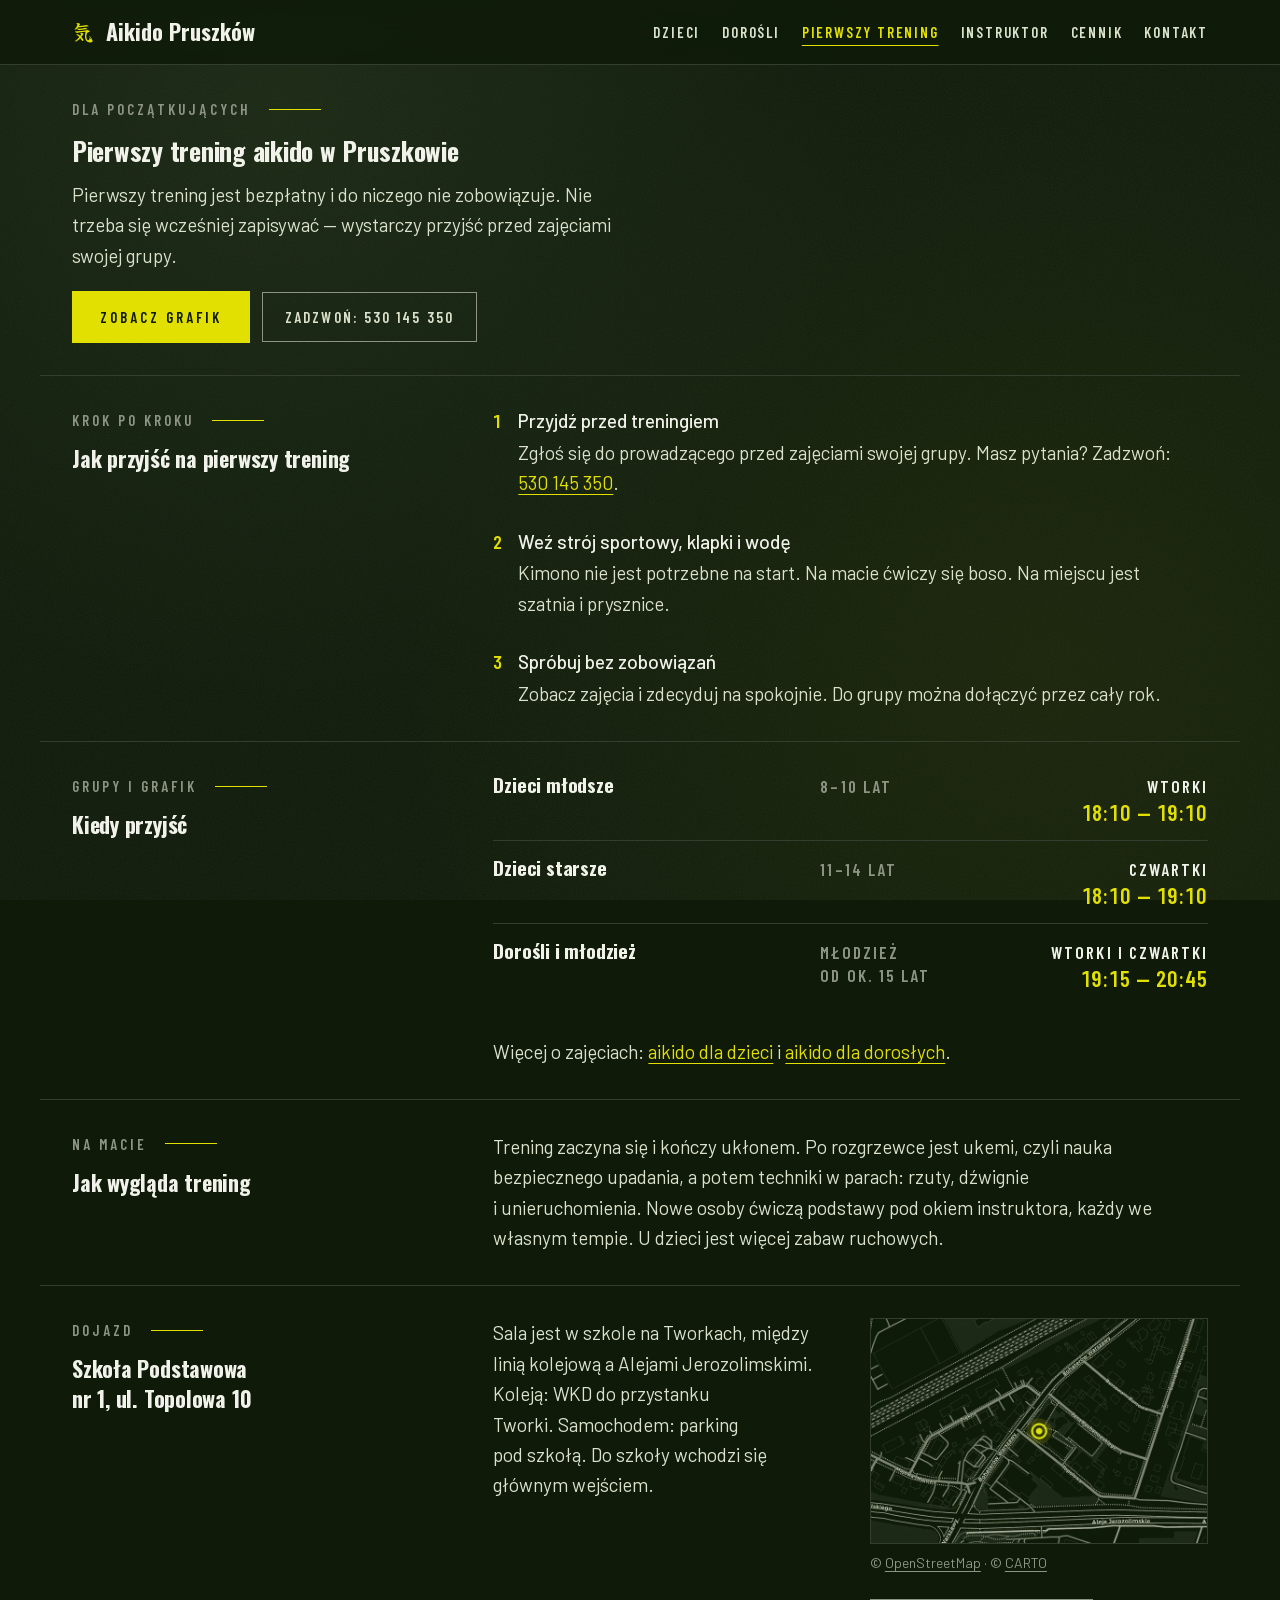
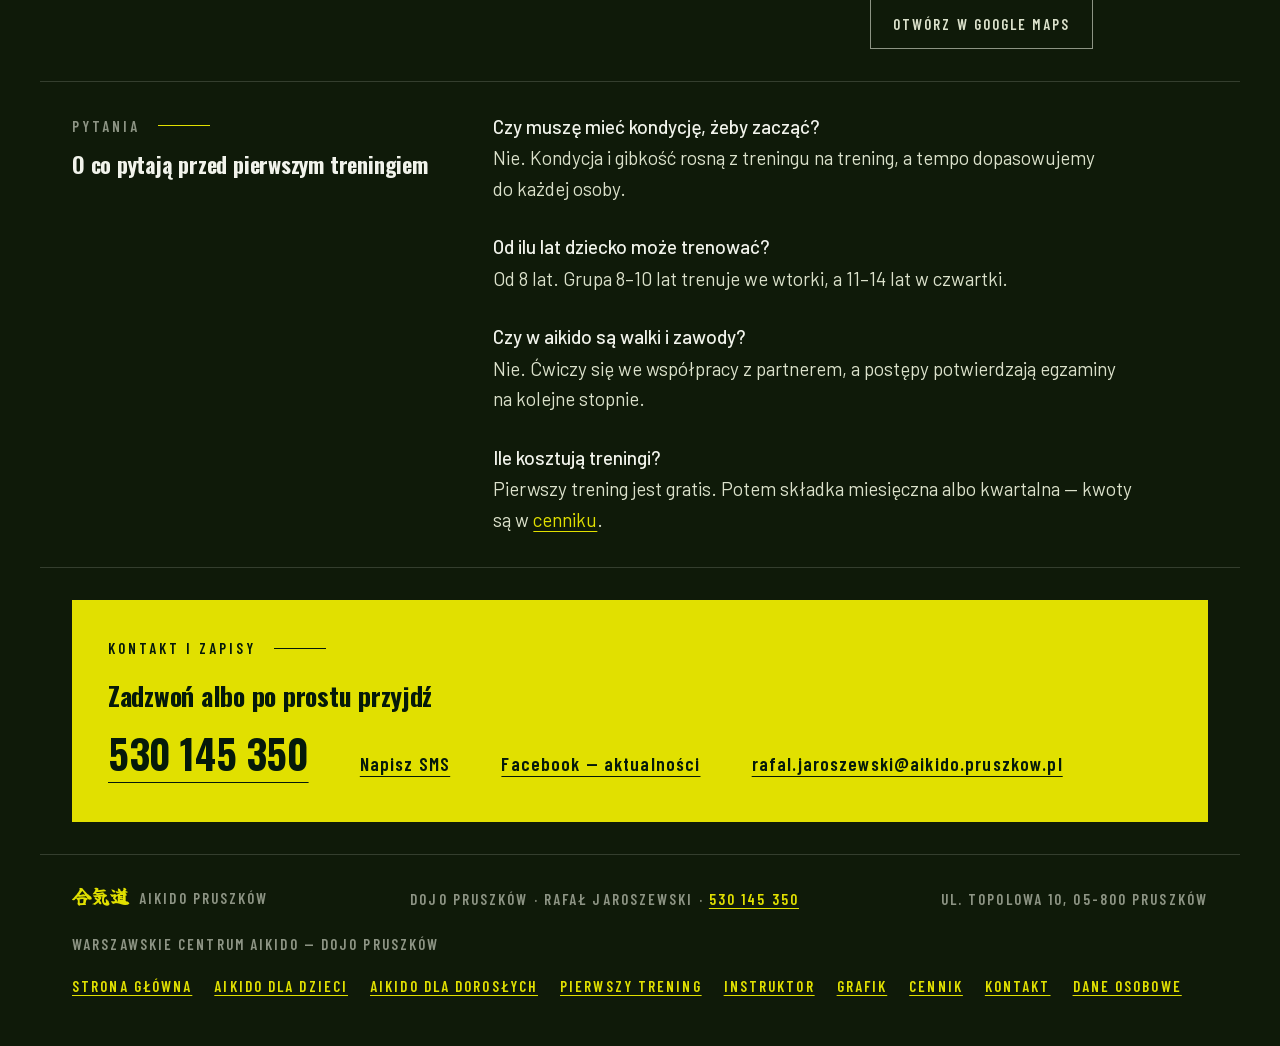
==== pierwszy-trening/index.html @ 4c3245bc "sub pages" ====
<!doctype html>
<html lang="pl">
<head>
<meta charset="utf-8" />
<meta name="viewport" content="width=device-width, initial-scale=1" />
<title>Pierwszy trening aikido — Aikido Pruszków</title>
<meta name="description" content="Jak przyjść na pierwszy trening aikido w Pruszkowie: grafik grup, co zabrać, jak wygląda trening i gdzie jest sala przy ul. Topolowej 10. Pierwszy trening gratis." />
<link rel="canonical" href="https://aikido.pruszkow.pl/pierwszy-trening/" />

<meta property="og:type" content="website" />
<meta property="og:locale" content="pl_PL" />
<meta property="og:site_name" content="Aikido Pruszków" />
<meta property="og:title" content="Pierwszy trening aikido w Pruszkowie" />
<meta property="og:description" content="Grafik grup, co zabrać i jak dojechać na ul. Topolową 10. Pierwszy trening gratis." />
<meta property="og:url" content="https://aikido.pruszkow.pl/pierwszy-trening/" />
<meta property="og:image" content="https://aikido.pruszkow.pl/assets/og-aikido-pruszkow.jpg" />
<meta property="og:image:width" content="1200" />
<meta property="og:image:height" content="630" />
<meta property="og:image:alt" content="Trening aikido z bronią w sali w Pruszkowie, napis Aikido Pruszków" />
<meta name="twitter:card" content="summary_large_image" />

<!-- Root-absolute paths: the page lives one directory down. -->
<link rel="preload" as="font" type="font/woff2" href="/assets/fonts/yuji-boku-kanji.woff2" crossorigin />
<link rel="preload" as="font" type="font/woff2" href="/assets/fonts/oswald-700.woff2" crossorigin />
<link rel="preload" as="font" type="font/woff2" href="/assets/fonts/barlow-condensed-600.woff2" crossorigin />

<link rel="icon" type="image/svg+xml" href="/assets/favicon.svg" />
<link rel="apple-touch-icon" href="/assets/apple-touch-icon.png" />

<link rel="stylesheet" href="/css/01-fonts.css?v=dev" />
<link rel="stylesheet" href="/css/02-tokens.css?v=dev" />
<link rel="stylesheet" href="/css/03-base.css?v=dev" />
<link rel="stylesheet" href="/css/04-topbar.css?v=dev" />
<link rel="stylesheet" href="/css/06-sections.css?v=dev" />
<link rel="stylesheet" href="/css/07-tables.css?v=dev" />
<link rel="stylesheet" href="/css/08-blocks.css?v=dev" />
<link rel="stylesheet" href="/css/09-utilities.css?v=dev" />

<!-- Gates .nav-toggle: without JS the class is never set and the button is not rendered. -->
<script>document.documentElement.classList.add('js');</script>
</head>
<body class="palette-dark">

<header class="topbar">
  <div class="topbar-inner">
    <a class="brand" href="/">
      <span class="brand-kanji" lang="ja" aria-hidden="true">気</span>
      <span class="name">Aikido Pruszków</span>
    </a>
    <a class="topbar-call" href="tel:+48530145350">
      <svg aria-hidden="true" width="22" height="22" viewBox="0 0 24 24" fill="none" stroke="currentColor" stroke-width="1.8" stroke-linecap="round" stroke-linejoin="round"><path d="M22 16.9v3a2 2 0 0 1-2.2 2 19.8 19.8 0 0 1-8.6-3.1 19.5 19.5 0 0 1-6-6A19.8 19.8 0 0 1 2.1 4.2 2 2 0 0 1 4.1 2h3a2 2 0 0 1 2 1.7c.1.9.4 1.8.7 2.7a2 2 0 0 1-.5 2.1L8 9.8a16 16 0 0 0 6 6l1.3-1.3a2 2 0 0 1 2.1-.4c.9.3 1.8.6 2.7.7a2 2 0 0 1 1.7 2z"/></svg>
      <span class="sr-only">Zadzwoń: 530 145 350</span>
    </a>
    <button class="nav-toggle" type="button" aria-expanded="false" aria-controls="nav-menu">
      <span class="nav-toggle-icon" aria-hidden="true"></span>
      <span class="sr-only">Menu</span>
    </button>
    <nav class="nav" id="nav-menu" aria-label="Główna">
      <a href="/aikido-dla-dzieci/">Dzieci</a>
      <a href="/aikido-dla-doroslych/">Dorośli</a>
      <a href="/pierwszy-trening/" aria-current="page">Pierwszy trening</a>
      <a href="/instruktor/">Instruktor</a>
      <a href="/cennik/">Cennik</a>
      <a href="/kontakt/">Kontakt</a>
    </nav>
  </div>
</header>

<main class="guide">

<section class="bloc wrap">
  <header class="sec-head">
    <p class="eyebrow">Dla początkujących</p>
    <h1 class="sec-title sec-title--statement">Pierwszy trening aikido w&nbsp;Pruszkowie</h1>
    <p class="sec-lead">Pierwszy trening jest bezpłatny i&nbsp;do&nbsp;niczego nie zobowiązuje. Nie trzeba się wcześniej zapisywać — wystarczy przyjść przed zajęciami swojej grupy.</p>
    <p class="guide-actions">
      <a class="btn-primary" href="#terminy">Zobacz grafik</a>
      <a class="btn-outline" href="tel:+48530145350">Zadzwoń: 530 145 350</a>
    </p>
  </header>
</section>

<section class="bloc wrap" aria-labelledby="kroki">
  <header class="sec-head">
    <p class="eyebrow">Krok po&nbsp;kroku</p>
    <h2 class="sec-title" id="kroki">Jak przyjść na&nbsp;pierwszy trening</h2>
  </header>

  <ol class="points">
    <li>
      <h3>Przyjdź przed treningiem</h3>
      <p>Zgłoś się do&nbsp;prowadzącego przed zajęciami swojej grupy. Masz pytania? Zadzwoń: <a class="link" href="tel:+48530145350">530 145 350</a>.</p>
    </li>
    <li>
      <h3>Weź strój sportowy, klapki i&nbsp;wodę</h3>
      <p>Kimono nie jest potrzebne na&nbsp;start. Na&nbsp;macie ćwiczy się boso. Na&nbsp;miejscu jest szatnia i&nbsp;prysznice.</p>
    </li>
    <li>
      <h3>Spróbuj bez zobowiązań</h3>
      <p>Zobacz zajęcia i&nbsp;zdecyduj na&nbsp;spokojnie. Do&nbsp;grupy można dołączyć przez cały rok.</p>
    </li>
  </ol>
</section>

<!-- Restates the schedule from index.html (#grafik and JSON-LD): change all three. -->
<section class="bloc wrap" id="terminy" aria-labelledby="kiedy">
  <header class="sec-head">
    <p class="eyebrow">Grupy i&nbsp;grafik</p>
    <h2 class="sec-title" id="kiedy">Kiedy przyjść</h2>
  </header>

  <div class="prose">
    <table class="sched">
      <caption class="sr-only">Grafik treningów aikido w&nbsp;Pruszkowie — grupa, dzień tygodnia i&nbsp;godzina.</caption>
      <thead class="sr-only">
        <tr>
          <th scope="col">Grupa</th>
          <th scope="col">Dzień i&nbsp;godzina</th>
        </tr>
      </thead>
      <tbody>
        <tr>
          <td>
            <div class="sched-group">
              <span class="sched-name">Dzieci młodsze</span>
              <span class="sched-meta">8–10&nbsp;lat</span>
            </div>
          </td>
          <td class="sched-when">
            <span class="sched-day">wtorki</span>
            <span class="sched-time"><time datetime="18:10">18:10</time> — <time datetime="19:10">19:10</time></span>
          </td>
        </tr>
        <tr>
          <td>
            <div class="sched-group">
              <span class="sched-name">Dzieci starsze</span>
              <span class="sched-meta">11–14&nbsp;lat</span>
            </div>
          </td>
          <td class="sched-when">
            <span class="sched-day">czwartki</span>
            <span class="sched-time"><time datetime="18:10">18:10</time> — <time datetime="19:10">19:10</time></span>
          </td>
        </tr>
        <tr>
          <td>
            <div class="sched-group">
              <span class="sched-name">Dorośli i&nbsp;młodzież</span>
              <span class="sched-meta">młodzież od&nbsp;ok.&nbsp;15&nbsp;lat</span>
            </div>
          </td>
          <td class="sched-when">
            <span class="sched-day">wtorki i&nbsp;czwartki</span>
            <span class="sched-time"><time datetime="19:15">19:15</time> — <time datetime="20:45">20:45</time></span>
          </td>
        </tr>
      </tbody>
    </table>
    <p>Więcej o&nbsp;zajęciach: <a class="link" href="/aikido-dla-dzieci/">aikido dla dzieci</a> i&nbsp;<a class="link" href="/aikido-dla-doroslych/">aikido dla dorosłych</a>.</p>
  </div>
</section>

<section class="bloc wrap" aria-labelledby="na-macie">
  <header class="sec-head">
    <p class="eyebrow">Na&nbsp;macie</p>
    <h2 class="sec-title" id="na-macie">Jak wygląda trening</h2>
  </header>

  <div class="prose">
    <p>Trening zaczyna się i&nbsp;kończy ukłonem. Po&nbsp;rozgrzewce jest ukemi, czyli nauka bezpiecznego upadania, a&nbsp;potem techniki w&nbsp;parach: rzuty, dźwignie i&nbsp;unieruchomienia. Nowe osoby ćwiczą podstawy pod okiem instruktora, każdy we własnym tempie. U&nbsp;dzieci jest więcej zabaw ruchowych.</p>
  </div>
</section>

<section class="bloc wrap" aria-labelledby="dojazd">
  <header class="sec-head">
    <p class="eyebrow">Dojazd</p>
    <h2 class="sec-title" id="dojazd">Szkoła Podstawowa nr&nbsp;1, ul.&nbsp;Topolowa 10</h2>
  </header>

  <div class="dojo-intro">
    <div class="prose">
      <p>Sala jest w&nbsp;szkole na&nbsp;Tworkach, między linią kolejową a&nbsp;Alejami Jerozolimskimi. Koleją: WKD do&nbsp;przystanku Tworki. Samochodem: parking pod szkołą. Do&nbsp;szkoły wchodzi się głównym wejściem.</p>
    </div>
    <div class="dojo-aside">
      <figure class="map">
        <img src="/assets/mapa-dojo.webp" alt="Mapa okolicy dojo: ul. Topolowa 10 w Pruszkowie, na Tworkach, między linią kolejową a Alejami Jerozolimskimi." width="1440" height="960" loading="lazy" decoding="async" />
        <figcaption class="map-credit">© <a href="https://www.openstreetmap.org/copyright" target="_blank" rel="noopener">OpenStreetMap</a> · © <a href="https://carto.com/attributions" target="_blank" rel="noopener">CARTO</a></figcaption>
      </figure>
      <a class="btn-outline" href="https://maps.google.com/?q=Topolowa+10+Pruszk%C3%B3w" target="_blank" rel="noopener">Otwórz w&nbsp;Google Maps</a>
    </div>
  </div>
</section>

<section class="bloc wrap" aria-labelledby="pytania">
  <header class="sec-head">
    <p class="eyebrow">Pytania</p>
    <h2 class="sec-title" id="pytania">O&nbsp;co pytają przed pierwszym treningiem</h2>
  </header>

  <div class="points">
    <div>
      <h3>Czy muszę mieć kondycję, żeby zacząć?</h3>
      <p>Nie. Kondycja i&nbsp;gibkość rosną z&nbsp;treningu na&nbsp;trening, a&nbsp;tempo dopasowujemy do&nbsp;każdej osoby.</p>
    </div>
    <div>
      <h3>Od ilu lat dziecko może trenować?</h3>
      <p>Od 8 lat. Grupa 8–10 lat trenuje we wtorki, a&nbsp;11–14 lat w&nbsp;czwartki.</p>
    </div>
    <div>
      <h3>Czy w&nbsp;aikido są walki i&nbsp;zawody?</h3>
      <p>Nie. Ćwiczy się we współpracy z&nbsp;partnerem, a&nbsp;postępy potwierdzają egzaminy na&nbsp;kolejne stopnie.</p>
    </div>
    <div>
      <h3>Ile kosztują treningi?</h3>
      <p>Pierwszy trening jest gratis. Potem składka miesięczna albo kwartalna — kwoty są w&nbsp;<a class="link" href="/cennik/">cenniku</a>.</p>
    </div>
  </div>
</section>

<section class="bloc wrap">
  <div class="contact">
    <p class="eyebrow eyebrow--on-lime">Kontakt i&nbsp;zapisy</p>
    <h2 class="sec-title sec-title--statement">Zadzwoń albo po&nbsp;prostu przyjdź</h2>

    <ul class="contact-links">
      <li><a class="contact-phone" href="tel:+48530145350">530 145 350</a></li>
      <li><a href="sms:+48530145350">Napisz SMS</a></li>
      <li><a href="https://www.facebook.com/AikidoPruszkow/" target="_blank" rel="noopener">Facebook — aktualności</a></li>
      <li><a href="mailto:rafal.jaroszewski@aikido.pruszkow.pl">rafal.jaroszewski@aikido.pruszkow.pl</a></li>
    </ul>
  </div>
</section>

</main>

<footer class="foot">
  <div class="wrap foot-inner">
    <span class="foot-brand">
      <span class="foot-kanji" lang="ja" aria-hidden="true">合気道</span>
      Aikido Pruszków
    </span>
    <span>Dojo Pruszków · Rafał Jaroszewski · <a class="link" href="tel:+48530145350">530 145 350</a></span>
    <span>ul.&nbsp;Topolowa 10, 05-800 Pruszków</span>
    <span>Warszawskie Centrum Aikido — dojo Pruszków</span>
    <nav class="foot-nav" aria-label="Strony">
      <a class="link" href="/">Strona główna</a>
      <a class="link" href="/aikido-dla-dzieci/">Aikido dla dzieci</a>
      <a class="link" href="/aikido-dla-doroslych/">Aikido dla dorosłych</a>
      <a class="link" href="/pierwszy-trening/">Pierwszy trening</a>
      <a class="link" href="/instruktor/">Instruktor</a>
      <a class="link" href="/grafik/">Grafik</a>
      <a class="link" href="/cennik/">Cennik</a>
      <a class="link" href="/kontakt/">Kontakt</a>
      <a class="link" href="/rodo.html">Dane osobowe</a>
    </nav>
  </div>
</footer>

<script src="/js/script.js?v=dev"></script>

</body>
</html>
---- css/01-fonts.css ----
/* Registered so the angle interpolates; an unregistered custom property jumps
   halfway through the ensō sweep animation. */
@property --sweep{ syntax: '<angle>'; inherits: false; initial-value: 0deg; }

@font-face{
  font-family: "Oswald"; font-style: normal; font-weight: 700; font-display: swap;
  src: url("../assets/fonts/oswald-700.woff2") format("woff2");
}
@font-face{
  font-family: "Barlow Condensed"; font-style: normal; font-weight: 500; font-display: swap;
  src: url("../assets/fonts/barlow-condensed-500.woff2") format("woff2");
}
@font-face{
  font-family: "Barlow Condensed"; font-style: normal; font-weight: 600; font-display: swap;
  src: url("../assets/fonts/barlow-condensed-600.woff2") format("woff2");
}
@font-face{
  font-family: "Barlow"; font-style: normal; font-weight: 400; font-display: swap;
  src: url("../assets/fonts/barlow-400.woff2") format("woff2");
}
@font-face{
  font-family: "Barlow"; font-style: normal; font-weight: 500; font-display: swap;
  src: url("../assets/fonts/barlow-500.woff2") format("woff2");
}

/* Subset to the 9 kanji used on the page. A new kanji needs both a regenerated
   subset (recipe in README) and its codepoint added here. */
@font-face{
  font-family: "Yuji Boku"; font-style: normal; font-weight: 400; font-display: swap;
  src: url("../assets/fonts/yuji-boku-kanji.woff2") format("woff2");
  unicode-range: U+30FB, U+5408, U+5927, U+5B50, U+5C11, U+5834, U+6240, U+6C17, U+9053;
}

/* Metric overrides measured from the OS/2 and hhea tables, so swapping in Barlow
   after load does not shift the layout. */
@font-face{
  font-family: "Barlow Fallback";
  src: local("Arial"), local("Helvetica Neue"), local("Liberation Sans");
  size-adjust: 97.6%;
  ascent-override: 102.5%;
  descent-override: 20.5%;
  line-gap-override: 0%;
}
---- css/02-tokens.css ----
/* :root is the light palette; body.palette-dark overrides it and is the one in
   use. Keep :root even so — the dark palette only redefines, it does not define. */
:root{
  --paper:        #F1F3EB;
  --paper-deep:   #DBE1CB;
  --ink:          #0F1A09;
  --ink-soft:     #3F4B37;
  --ink-faint:    #5B6652;
  --rule:         #D7DCC9;
  --vermilion:    #6B6800;
  --vermilion-deep: #4E4B08;

  /* Constant in both palettes, unlike --vermilion. Use for anything that must
     stay lime everywhere — the 気 in the topbar matches assets/favicon.svg. */
  --on-lime:      #05190A;
  --lime:         #E1E000;

  /* A token, not a value at the component: as a token the dark palette can
     redefine it without a `body.palette-dark .topbar` override, which would
     out-specify the plain-class resets. The nav panel does not use it. */
  --glass: oklch(95.5% 0.018 82 / 0.78);

  --paper-rgb: 241 243 235;
  --hero-glow: var(--paper-deep);

  --font-display: "Oswald", "Barlow Condensed", sans-serif;
  --font-body:    "Barlow", "Barlow Fallback", -apple-system, BlinkMacSystemFont, "Segoe UI", sans-serif;
  --font-label:   "Barlow Condensed", "Barlow", "Barlow Fallback", sans-serif;
  --font-cjk:     "Shippori Mincho B1", "Noto Serif JP", serif;
  --font-brush:   "Yuji Boku", "Shippori Mincho B1", "Noto Serif JP", serif;

  /* Fixed px, never vw: viewport-derived text ignores browser zoom
     (WCAG 2.2 SC 1.4.4). Floor 14px, base 19px. */
  --fs-100: 14px;
  --fs-200: 15px;
  --fs-300: 17px;
  --fs-400: 19px;
  --fs-500: 22px;
  --fs-600: 26px;

  --fs-display-m:  clamp(30px, 3.4vw, 40px);
  --fs-display-l:  clamp(32px, 4.4vw, 52px);
  --fs-display-xl: clamp(38px, 6vw, 72px);

  --lh-tight: 1.1;
  --lh-snug:  1.35;
  --lh-base:  1.6;

  --maxw: 1200px;
  --gutter: clamp(20px, 4vw, 32px);

  /* Hero height and section scroll-margin are both derived from this. */
  --topbar-h: 65px;
}

body.palette-dark{
  --paper: #0F1A09;
  --paper-deep: #212D1B;
  --ink: #F1F3EB;
  --ink-soft: #DBE1CB;
  --ink-faint: #8D9484;
  --rule: #343E2E;
  --vermilion: #E1E000;
  --vermilion-deep: #ACAB00;
  --paper-rgb: 15 26 9;
  --glass: rgba(15, 26, 9, .82);
  --hero-glow: #17220F;
}
---- css/03-base.css ----
/* Mobile-first: base styles describe the narrow screen with no media query.
   Wider layouts are added only via min-width, at exactly two breakpoints —
   601px (hero lockup fits one line) and 760px (two-column layouts). */

*{ box-sizing: border-box; margin: 0; padding: 0; }

html{ scroll-behavior: smooth; }
html, body{ background: var(--paper); }

body{
  font-family: var(--font-body);
  color: var(--ink);
  font-size: var(--fs-400);
  line-height: var(--lh-base);
  -webkit-font-smoothing: antialiased;
  -moz-osx-font-smoothing: grayscale;
  /* Load-bearing: the hero ensō bleeds past both edges of a phone screen, and
     #cennik bleeds its background with width: 100vw, which counts the
     scrollbar. Without this the page scrolls sideways. */
  overflow-x: hidden;
}

body::before{
  content: ""; position: fixed; inset: 0; pointer-events: none; z-index: 0;
  background-image:
    radial-gradient(circle at 25% 15%, oklch(85% 0.04 80 / .18), transparent 40%),
    radial-gradient(circle at 80% 70%, oklch(82% 0.05 60 / .14), transparent 50%),
    url("data:image/svg+xml;utf8,<svg xmlns='http://www.w3.org/2000/svg' width='300' height='300'><filter id='n'><feTurbulence type='fractalNoise' baseFrequency='0.85' numOctaves='2' stitchTiles='stitch'/><feColorMatrix values='0 0 0 0 0.15 0 0 0 0 0.12 0 0 0 0 0.08 0 0 0 0.09 0'/></filter><rect width='100%25' height='100%25' filter='url(%23n)'/></svg>");
  mix-blend-mode: multiply;
  opacity: .55;
}
body > *{ position: relative; z-index: 1; }

/* The noise layer dithers the gradients; without it this dark a background
   bands into visible steps on 8-bit screens. */
body.palette-dark::before{
  background-image:
    radial-gradient(circle at 22% 12%, oklch(42% 0.05 142 / .22), transparent 46%),
    radial-gradient(circle at 82% 74%, oklch(58% 0.13 108 / .10), transparent 52%),
    url("data:image/svg+xml;utf8,<svg xmlns='http://www.w3.org/2000/svg' width='300' height='300'><filter id='n'><feTurbulence type='fractalNoise' baseFrequency='0.85' numOctaves='2' stitchTiles='stitch'/><feColorMatrix values='0 0 0 0 1 0 0 0 0 1 0 0 0 0 1 0 0 0 0.06 0'/></filter><rect width='100%25' height='100%25' filter='url(%23n)'/></svg>");
  mix-blend-mode: screen;
  opacity: .85;
}

/* Keeps the sticky topbar off section headings jumped to from the nav. */
section[id]{ scroll-margin-top: calc(var(--topbar-h) + 16px); }

a{ color: inherit; text-decoration: none; }
img{ display: block; max-width: 100%; }

::selection{ background: var(--vermilion); color: var(--on-lime); }

.sr-only{
  position: absolute; width: 1px; height: 1px;
  padding: 0; margin: -1px; overflow: hidden;
  clip-path: inset(50%); white-space: nowrap; border: 0;
}

.wrap{ max-width: var(--maxw); margin: 0 auto; padding: 0 var(--gutter); }

/* Size comes from the component class (.sec-title, .sched-name, …), not the
   element — this sets typeface, weight and vertical rhythm only. */
h1, h2, h3, h4{
  font-family: var(--font-display);
  font-weight: 700;
  letter-spacing: -0.02em;
  line-height: var(--lh-tight);
}
---- css/04-topbar.css ----
.topbar{
  position: sticky; top: 0; z-index: 50;
  backdrop-filter: blur(14px) saturate(140%);
  -webkit-backdrop-filter: blur(14px) saturate(140%);
  background: var(--glass);
  border-bottom: .5px solid var(--rule);
}

.topbar-inner{
  max-width: var(--maxw); margin: 0 auto;
  display: flex; align-items: center; justify-content: space-between;
  gap: 20px;
  padding: 14px var(--gutter);
}

.brand{
  display: flex; align-items: baseline; gap: 12px;
  flex-shrink: 0;
  transition: opacity .2s ease;
}
.brand:hover{ opacity: .72; }
.brand:focus-visible{ outline: 2px solid var(--vermilion); outline-offset: 4px; }
.brand-kanji{
  font-family: var(--font-brush);
  font-size: var(--fs-500);
  line-height: 1;
  color: var(--lime);
}
.brand .name{
  font-family: var(--font-display);
  font-weight: 700;
  font-size: var(--fs-500);
  letter-spacing: 0;
}

/* Phones only: the number is one tap away on every page without opening the
   menu. Works without JS, so it is not gated on html.js. The negative margins
   keep the 44×44 target out of the bar height, like .nav-toggle. */
.topbar-call{
  display: flex; align-items: center; justify-content: center;
  width: 44px; height: 44px;
  margin-block: -6px;
  margin-left: auto;
  margin-right: -12px;
  color: var(--lime);
}
.topbar-call:focus-visible{ outline: 2px solid var(--vermilion); outline-offset: 0; }

/* Rendered only under html.js — without JS the button would do nothing, so it
   is not shown at all. The negative margin keeps the 44×44 touch target
   (WCAG 2.2 SC 2.5.8) from dictating the bar height, which --topbar-h fixes. */
.nav-toggle{ display: none; }
.js .nav-toggle{
  display: flex; align-items: center; justify-content: center;
  width: 44px; height: 44px;
  margin-block: -6px;
  margin-right: -10px;
  background: none; border: 0; color: var(--ink);
  cursor: pointer;
}
.nav-toggle:focus-visible{ outline: 2px solid var(--vermilion); outline-offset: 0; }

/* Middle bar is the span itself, the outer two are ::before/::after. */
.nav-toggle-icon{ position: relative; }
.nav-toggle-icon,
.nav-toggle-icon::before,
.nav-toggle-icon::after{
  content: ""; display: block;
  width: 24px; height: 2px;
  background: currentColor;
  transition: transform .25s ease, background-color .2s ease;
}
.nav-toggle-icon::before{ position: absolute; top: -7px; }
.nav-toggle-icon::after{ position: absolute; top: 7px; }
.nav-toggle[aria-expanded="true"] .nav-toggle-icon{ background: transparent; }
.nav-toggle[aria-expanded="true"] .nav-toggle-icon::before{ transform: translateY(7px) rotate(45deg); }
.nav-toggle[aria-expanded="true"] .nav-toggle-icon::after{ transform: translateY(-7px) rotate(-45deg); }

/* Opaque, not the --glass of the bar: the panel covers ~660px of page and at
   .82 alpha the hero copy read straight through the menu labels. */
.nav{
  display: none;
  position: absolute; top: 100%; left: 0; right: 0;
  flex-direction: column;
  padding: 0 var(--gutter) 12px;
  border-bottom: .5px solid var(--rule);
  background: var(--paper);
}
.topbar.is-open .nav{ display: flex; }

.nav a{
  display: flex; align-items: center;
  min-height: 48px;
  border-top: 1px solid var(--rule);
  font-family: var(--font-label); font-weight: 600; font-size: var(--fs-300); letter-spacing: .16em;
  text-transform: uppercase; color: var(--ink-soft);
  position: relative;
  transition: color .2s;
}
.nav a:focus-visible{ outline: 2px solid var(--vermilion); outline-offset: -2px; }
/* Underline as well as colour, so the current page does not rest on hue alone
   (WCAG 2.2 SC 1.4.1). */
.nav a[aria-current="page"]{
  color: var(--vermilion);
  text-decoration: underline;
  text-decoration-thickness: 1px;
  text-underline-offset: .45em;
}

@media (hover: hover){
  .nav a:hover{ color: var(--ink); }
  .nav a::after{
    content: ""; position: absolute; left: 0; bottom: 0; width: 0; height: 1px;
    background: var(--vermilion); transition: width .25s ease;
  }
  .nav a:hover::after{ width: 100%; }
}

@media (min-width: 760px){
  .js .nav-toggle,
  .topbar-call{ display: none; }
  /* Both selectors get the same declarations, so a panel left open across the
     breakpoint cannot out-specify the desktop reset. */
  .nav,
  .topbar.is-open .nav{
    display: flex; flex-direction: row; gap: clamp(12px, 1.8vw, 22px);
    position: static; padding: 0; border-bottom: 0;
    background: none;
  }
  /* Six labels and the brand share 696px at the breakpoint: nothing may wrap
     or the bar outgrows --topbar-h. */
  .nav a{
    min-height: 0; border-top: 0; padding: 6px 0;
    font-size: var(--fs-200);
    letter-spacing: .12em;
    white-space: nowrap;
  }
}
---- css/06-sections.css ----
section.bloc{ padding-block: clamp(48px, 6vw, 120px); }
section.bloc + section.bloc{ border-top: 1px solid var(--rule); }
/* A photo band or a colour change already divides the sections. */
#grafik, #cennik{ border-top: 0; }
.bloc--flush-top{ padding-top: 0; }
.bloc-body{ display: grid; gap: clamp(32px, 7vw, 88px); }

.sec-head{
  display: grid;
  gap: clamp(16px, 2vw, 26px);
  margin-bottom: clamp(28px, 6vw, 72px);
}
.eyebrow{
  display: flex; align-items: center; gap: 18px;
  font-family: var(--font-label);
  font-weight: 600;
  font-size: var(--fs-200);
  letter-spacing: .2em;
  text-transform: uppercase;
  color: var(--ink-faint);
}
.eyebrow::after{
  content: ""; flex: 0 0 52px; height: 1px;
  background: var(--vermilion);
}
.eyebrow--bright{ color: var(--ink-soft); }

.sec-title{
  font-family: var(--font-display);
  font-weight: 700;
  font-size: var(--fs-display-l);
  line-height: 1.06;
  letter-spacing: -0.01em;
  color: var(--ink);
  max-width: 24ch;
  text-wrap: balance;
}
.sec-title--statement{
  font-size: var(--fs-display-xl);
  line-height: 1.02;
  max-width: 26ch;
}
.sec-lead{
  font-size: var(--fs-500);
  line-height: var(--lh-snug);
  color: var(--ink-soft);
  max-width: 52ch;
  text-wrap: pretty;
}

.split{
  display: grid;
  grid-template-columns: 1fr;
  gap: clamp(28px, 4vw, 56px);
  align-items: start;
}

.photo-band{
  position: relative;
  width: 100%;
  aspect-ratio: 2.25 / 1;
  /* The band spans the window, so the ratio alone would give 1067px at 2560px
     wide. The ceiling caps that; object-fit: cover just tightens the crop. */
  min-height: 240px;
  max-height: min(68vh, 660px);
  overflow: hidden;
  background: var(--paper-deep);
}
/* Crop from the top: at 50% the visible strip is ceiling and wall, and the
   people fall below the frame. 20% lands on them with room above the heads. */
.photo-band img{
  position: absolute; inset: 0;
  width: 100%; height: 100%;
  object-fit: cover;
  object-position: 50% 20%;
}
/* Fades on both edges so the photo emerges from the background instead of
   starting on a hard line (measured: 33 → 143 brightness in one pixel). */
.photo-band-scrim{
  position: absolute; inset: 0;
  background: linear-gradient(to bottom,
    var(--paper) 0%,
    rgb(var(--paper-rgb) / .55) 8%,
    rgb(var(--paper-rgb) / .06) 32%,
    rgb(var(--paper-rgb) / .9) 88%,
    var(--paper) 100%);
}

.photo-band--head{
  display: flex; align-items: flex-end;
  min-height: 360px;
  max-height: min(74vh, 720px);
  padding-bottom: clamp(24px, 4vw, 52px);
}
/* Stronger scrim so the heading keeps its contrast. */
.photo-band--head .photo-band-scrim{
  background: linear-gradient(to bottom,
    var(--paper) 0%,
    rgb(var(--paper-rgb) / .6) 8%,
    rgb(var(--paper-rgb) / .14) 34%,
    rgb(var(--paper-rgb) / .88) 82%,
    var(--paper) 100%);
}
.photo-band-caption{
  position: relative;
  width: 100%;
  display: grid; gap: clamp(12px, 1.6vw, 18px);
}

@media (min-width: 760px){
  .split{ grid-template-columns: minmax(0, 1.4fr) minmax(0, 1fr); }
  .split--portrait{ grid-template-columns: minmax(0, 1fr) minmax(0, 1.1fr); }
}
---- css/07-tables.css ----
/* Both tables have two content columns and fit down to 360px, so there is no
   stacked mobile reflow — only typography changes across the breakpoint. */

.sched{
  width: 100%;
  border-collapse: collapse;
  table-layout: auto;
}
.sched td{
  vertical-align: baseline;
  padding: clamp(24px, 4vw, 40px) 0;
  border-bottom: 1px solid var(--rule);
}
/* Nothing follows the last row, so its hairline would hang loose. */
.sched tbody tr:last-child td{ border-bottom: 0; }
.sched td:first-child{ width: 100%; padding-right: clamp(16px, 3vw, 40px); }

.sched-group{
  display: grid;
  grid-template-columns: 1fr;
  gap: 6px;
  align-items: baseline;
}
.sched-name{
  font-family: var(--font-display);
  font-weight: 700;
  font-size: var(--fs-600);
  line-height: var(--lh-tight);
  letter-spacing: -0.01em;
  color: var(--ink);
}
.sched-meta{
  font-family: var(--font-label);
  font-weight: 600;
  font-size: var(--fs-300);
  letter-spacing: .12em;
  text-transform: uppercase;
  line-height: var(--lh-snug);
  color: var(--ink-faint);
}
/* Day and hour together, in ink: they answer "when", which is what a reader
   scans the table for, so they outrank the age range in .sched-meta. */
.sched-when{
  text-align: right;
  white-space: nowrap;
}
.sched-day{
  display: block;
  margin-bottom: 6px;
  font-family: var(--font-label);
  font-weight: 600;
  font-size: var(--fs-300);
  letter-spacing: .12em;
  text-transform: uppercase;
  line-height: var(--lh-snug);
  color: var(--ink);
}
/* Barlow Condensed, not Oswald: only it carries `tnum`, so the hour digits line
   up in a column between rows. */
.sched-time{
  display: block;
  font-family: var(--font-label);
  font-weight: 600;
  font-size: 28px;
  letter-spacing: .02em;
  line-height: var(--lh-tight);
  color: var(--vermilion);
  font-variant-numeric: tabular-nums;
}

/* Local token overrides: every descendant component switches to the light
   palette automatically, with no changes to their own rules. */
#cennik{
  position: relative;
  --paper:       #F1F3EB;
  --paper-rgb:   241 243 235; /* must track --paper — every fade is built on it */
  --paper-deep:  #DBE1CB;
  --ink:         #0F1A09;
  --ink-soft:    #3F4B37;
  --ink-faint:   #5B6652;
  --rule:        #C6CCB8;
  --vermilion:   #6B6800; /* lime fails contrast as text on a light background */
  --vermilion-deep: #4E4B08;
  background: var(--paper-deep);
  color: var(--ink);
}
/* Bleeds the light background across the window. 100vw includes the scrollbar,
   which is why body has overflow-x: hidden — change the two together. */
#cennik::before{
  content: "";
  position: absolute; top: 0; bottom: 0; left: 50%;
  width: 100vw; margin-left: -50vw;
  background: var(--paper-deep);
  z-index: -1;
}

.fees{
  width: 100%;
  border-collapse: collapse;
  table-layout: fixed;
}
.fees th, .fees td{ text-align: left; vertical-align: baseline; }
.fees thead th{ width: 30%; }
.fees thead th,
.fees thead td{
  font-family: var(--font-label);
  font-weight: 600;
  font-size: var(--fs-200);
  letter-spacing: .16em;
  text-transform: uppercase;
  color: var(--ink-faint);
  padding-bottom: 14px;
}
.fees thead tr{ border-bottom: 1px solid var(--ink); }
.fees tbody tr{ border-bottom: 1px solid var(--rule); }
.fees tbody th,
.fees tbody td{ padding: clamp(22px, 3.2vw, 38px) 0; }
.fees tbody th{
  font-family: var(--font-display);
  font-weight: 700;
  font-size: var(--fs-display-m);
  line-height: var(--lh-tight);
  letter-spacing: -0.01em;
  color: var(--ink);
}
/* Decorative numeral: one of the two places allowed a hard size. The unit is in
   `em`, so it keeps its proportion at any width. */
.fee{
  font-family: var(--font-display);
  font-weight: 700;
  font-size: clamp(40px, 4.4vw, 80px);
  line-height: 1;
}
.fee-value{ color: var(--ink); font-variant-numeric: tabular-nums; }
.fee-unit{ font-size: .38em; letter-spacing: .02em; color: var(--ink-faint); margin-left: .1em; }

.fees-foot{
  display: grid;
  grid-template-columns: 1fr;
  gap: 14px;
  align-items: baseline;
  margin-top: clamp(28px, 4vw, 44px);
}
.fees-foot-title{
  font-family: var(--font-display);
  font-weight: 700;
  font-size: var(--fs-display-m);
  line-height: var(--lh-tight);
  letter-spacing: -0.01em;
  color: var(--ink);
}
.fees-foot p + p{ color: var(--ink-soft); line-height: var(--lh-base); max-width: 52ch; }

@media (min-width: 760px){
  .sched-group{
    grid-template-columns: minmax(0, 1.5fr) minmax(0, 1fr);
    gap: clamp(10px, 3vw, 40px);
  }
  .sched-name{ font-size: var(--fs-display-m); }
  .sched-day{ font-size: var(--fs-400); }
  .sched-time{ font-size: clamp(28px, 2.6vw, 46px); letter-spacing: .04em; }

  .fees-foot{
    grid-template-columns: minmax(0, 1fr) minmax(0, 1.4fr);
    gap: clamp(16px, 3vw, 48px);
  }
}
---- css/08-blocks.css ----
/* Fades on all four edges, unlike the photo bands: those span the window, so
   their sides are the screen edges, while the portrait sits in a column and
   would show two hard vertical lines. Browsers without mask-composite get a
   plain crop. `position: relative` is load-bearing — ::after below uses
   inset: 0 and would otherwise latch onto the whole section, dimming the
   biography text next to it. */
.portrait{
  position: relative;
  aspect-ratio: 3 / 4;   /* the file is 1416×1888, so nothing is cropped */
  overflow: hidden;
  -webkit-mask-image:
    linear-gradient(to right, transparent 0, #000 9%, #000 91%, transparent 100%),
    linear-gradient(to bottom, transparent 0, #000 7%, #000 72%, transparent 100%);
          mask-image:
    linear-gradient(to right, transparent 0, #000 9%, #000 91%, transparent 100%),
    linear-gradient(to bottom, transparent 0, #000 7%, #000 72%, transparent 100%);
  -webkit-mask-composite: source-in;
          mask-composite: intersect;
}
.portrait img{ width: 100%; height: 100%; object-fit: cover; object-position: 50% 0; }
/* Tonal fade on top of the alpha mask: without it the bright ukemi stays
   visible to the very bottom, next to the biography copy. */
.portrait::after{
  content: "";
  position: absolute; inset: 0;
  pointer-events: none;
  background: linear-gradient(to bottom,
    rgb(var(--paper-rgb) / 0) 46%,
    rgb(var(--paper-rgb) / .55) 82%,
    var(--paper) 100%);
}

.prose{ display: grid; gap: clamp(20px, 2.6vw, 30px); align-content: start; }
.prose p,
.points p{ color: var(--ink-soft); line-height: var(--lh-base); max-width: 62ch; text-wrap: pretty; }

.facts{ display: grid; margin-top: clamp(4px, 1vw, 12px); }
.fact{
  display: flex; align-items: baseline; justify-content: space-between;
  gap: 16px;
  padding: 16px 0;
  border-top: 1px solid var(--rule);
}
.fact dt{
  font-family: var(--font-label);
  font-weight: 600;
  font-size: var(--fs-200);
  letter-spacing: .14em;
  text-transform: uppercase;
  color: var(--ink-faint);
}
.fact dd{
  font-family: var(--font-label);
  font-weight: 600;
  font-size: var(--fs-400);
  letter-spacing: .04em;
  text-transform: uppercase;
  text-align: right;
  color: var(--ink);
}

/* The one section whose .sec-head sits inside .split, so the map lands next to
   the address instead of under the copy — hence the zeroed margin. */
.dojo-intro{
  display: grid;
  gap: clamp(24px, 4vw, 40px);
  align-content: start;
}
.dojo-intro .sec-head{ margin-bottom: 0; }

/* justify-items keeps the button at its own width instead of stretching it to
   the width of the map. */
.dojo-aside{
  display: grid;
  gap: clamp(18px, 2.4vw, 26px);
  justify-items: start;
}

/* A baked tile render (assets/mapa-dojo.webp), never an iframe — the site has
   zero external origins. The dark tone is baked into the file rather than
   applied as a filter, which would cost a repaint over half a megapixel. */
.map{
  display: grid;
  gap: 10px;
  width: 100%;
}
/* `height: auto` is mandatory: the reset in 03-base.css only gives images
   max-width: 100%, so the width/height attributes (needed against CLS) would
   squash the crop at any width below 1440px. */
.map img{
  width: 100%; height: auto;
  border: 1px solid var(--rule);
}
/* ODbL (OSM data) and CARTO (tiles) attribution — required by the licence, not
   decoration. Do not remove while the map is on the page. Deliberately not
   .link: the underline alone carries "this is a link" (WCAG 2.2 SC 1.4.1). */
.map-credit{
  font-size: var(--fs-100);
  line-height: var(--lh-snug);
  color: var(--ink-faint);
}
.map-credit a{
  color: inherit;
  text-decoration: underline;
  text-decoration-thickness: 1px;
  text-underline-offset: .2em;
  transition: color .2s ease;
}
.map-credit a:hover{ color: var(--ink-soft); }
.map-credit a:focus-visible{ outline: 2px solid var(--vermilion); outline-offset: 3px; }

/* --lime / --on-lime are constant in both palettes. */
.contact{
  background: var(--lime);
  color: var(--on-lime);
  padding: clamp(32px, 5vw, 68px);
  display: grid;
  gap: clamp(22px, 3vw, 34px);
}
.eyebrow--on-lime{ color: var(--on-lime); }
.eyebrow--on-lime::after{ background: var(--on-lime); }
.contact .sec-title{ color: var(--on-lime); max-width: 24ch; }

.contact-links{
  list-style: none;
  display: flex; flex-wrap: wrap; align-items: baseline;
  gap: clamp(16px, 4vw, 52px);
}
/* On flat lime a link cannot differ by colour, so the underline is the only
   carrier of "this is a link" (WCAG 2.2 SC 1.4.1). */
.contact-links a{
  display: inline-flex; align-items: center;
  min-height: 44px;
  font-family: var(--font-label);
  font-weight: 600;
  font-size: var(--fs-400);
  letter-spacing: .06em;
  color: var(--on-lime);
  overflow-wrap: anywhere;
  transition: opacity .2s ease;
}
.contact-links a,
.contact-note a{
  text-decoration: underline;
  text-decoration-thickness: 1px;
  text-underline-offset: .28em;
}
.contact-links a:hover{ opacity: .62; }
.contact-links a:focus-visible,
.contact-note a:focus-visible{ outline: 2px solid var(--on-lime); outline-offset: 4px; }
.contact-links .contact-phone{
  font-family: var(--font-display);
  font-weight: 700;
  font-size: var(--fs-display-l);
  line-height: 1;
  letter-spacing: -0.01em;
  font-variant-numeric: tabular-nums;
}
.contact-note{ max-width: 58ch; line-height: var(--lh-base); text-wrap: pretty; }

.foot{ padding-bottom: clamp(32px, 4vw, 48px); }
.foot-inner{
  padding-top: 28px;
  border-top: 1px solid var(--rule);
  display: flex; flex-wrap: wrap; align-items: center; justify-content: space-between;
  gap: 18px;
  font-family: var(--font-label);
  font-weight: 600;
  font-size: var(--fs-200);
  letter-spacing: .14em;
  text-transform: uppercase;
  color: var(--ink-faint);
}
.foot-brand{ display: flex; align-items: baseline; gap: 10px; }
/* Full row of its own. With JS off the mobile menu button is not rendered, so
   these links are then the way between pages. */
.foot-nav{
  flex-basis: 100%;
  display: flex; flex-wrap: wrap;
  gap: 10px 22px;
}
.foot-kanji{
  font-family: var(--font-brush);
  font-size: var(--fs-400);
  letter-spacing: 0;
  text-transform: none;
  color: var(--vermilion);
}

/* index.html — the ways into the site. The whole tile is the link: the anchor
   in the title is stretched over it, so the focus ring goes on the tile. The
   1px gaps over a --rule background draw the dividers in both layouts. */
.paths{
  list-style: none;
  display: grid;
  gap: 1px;
  border: 1px solid var(--rule);
  background: var(--rule);
}
.path{
  position: relative;
  display: grid;
  gap: 10px;
  align-content: start;
  padding: clamp(20px, 3vw, 32px);
  background: var(--paper);
  transition: background-color .2s ease;
}
.path h3{
  font-size: var(--fs-600);
  text-wrap: balance;
}
.path h3 a::after{ content: ""; position: absolute; inset: 0; }
.path h3 a:focus-visible{ outline: 0; }
.path:has(a:focus-visible){ outline: 2px solid var(--vermilion); outline-offset: -2px; }
.path p{ color: var(--ink-soft); line-height: var(--lh-snug); text-wrap: pretty; }
.path-more{
  font-family: var(--font-label);
  font-weight: 600;
  font-size: var(--fs-200);
  letter-spacing: .14em;
  text-transform: uppercase;
  color: var(--vermilion);
}
@media (hover: hover){
  .path:hover{ background: var(--paper-deep); }
}

/* Subpages — short headed paragraphs: the steps (an <ol>), the benefits and
   the questions. The reset strips list padding, so the <ol> needs no override. */
.points{
  list-style: none;
  display: grid;
  gap: clamp(22px, 2.8vw, 30px);
  max-width: 62ch;
}
/* The steps are numbered on screen, not only in the markup: the number sits in
   its own column so wrapped lines keep the left edge of the title. */
ol.points{ counter-reset: step; }
ol.points > li{
  counter-increment: step;
  display: grid;
  grid-template-columns: auto minmax(0, 1fr);
  column-gap: 16px;
}
ol.points > li::before{
  content: counter(step);
  grid-row: 1 / span 2;
  font-family: var(--font-label);
  font-weight: 600;
  font-size: var(--fs-400);
  line-height: var(--lh-snug);
  font-variant-numeric: tabular-nums;
  color: var(--vermilion);
}
ol.points > li > *{ grid-column: 2; }
/* Body face at 500, not the display 700: a run of these one above another
   read as a wall of bold. */
.points h3{
  font-family: var(--font-body);
  font-weight: 500;
  letter-spacing: 0;
  font-size: var(--fs-400);
  line-height: var(--lh-snug);
  text-wrap: balance;
}
.points p{ margin-top: 4px; }

/* <main class="guide"> — every subpage. They are read, not glanced at: titles
   step down to the text scale (as in rodo.html) so they lead the copy instead
   of drowning it. */
.guide .bloc{ padding-block: clamp(22px, 3vw, 32px); }
.guide-actions{
  display: flex; flex-wrap: wrap; align-items: center;
  gap: 12px;
  margin-top: 8px;
}
.guide .sec-head{
  gap: 12px;
  margin-bottom: clamp(14px, 2vw, 20px);
}
.guide .sec-title{
  font-size: var(--fs-500);
  line-height: var(--lh-snug);
  max-width: 34ch;
}
.guide .sec-title--statement{ font-size: var(--fs-600); }
.guide .sec-lead{ font-size: var(--fs-400); line-height: var(--lh-base); }
.guide .sched td{ padding-block: clamp(12px, 1.6vw, 16px); }
.guide .sched tbody tr:first-child td{ padding-top: 0; }
.guide .sched-name{ font-size: var(--fs-400); }
.guide .sched-time{ font-size: var(--fs-500); }
.guide .sched-day{ font-size: var(--fs-300); margin-bottom: 2px; }
.guide .fees tbody th{ font-size: var(--fs-600); }
.guide .fee{ font-size: var(--fs-display-l); }
.guide .contact-links .contact-phone{ font-size: var(--fs-display-m); }
.guide .dojo-intro{ gap: clamp(16px, 2vw, 22px); }
.guide .map{ max-width: 62ch; }
/* A strip, not the full 3:2 tile: the pin sits mid-height, so the crop keeps
   it and drops a third of the page length. */
.guide .map img{ aspect-ratio: 5 / 2; object-fit: cover; }
.guide .contact{ padding: clamp(24px, 3vw, 36px); gap: clamp(12px, 1.6vw, 18px); }
/* rodo.html — the long-form document. It reuses .bloc, .sec-head and .prose
   from the one-pager; only what a multi-heading legal text needs lives here. */
.legal .prose h2{
  font-size: var(--fs-600);
  line-height: var(--lh-snug);
  letter-spacing: -0.01em;
  max-width: 34ch;
  text-wrap: balance;
  /* .prose is a grid, so its gap already separates the items — this is the
     extra air a new section needs over the paragraph that precedes it. */
  margin-top: clamp(18px, 3vw, 34px);
}
.legal .prose > h2:first-child{ margin-top: 0; }
/* The e-mail addresses are one unbreakable word wider than a 320px column. */
.legal .prose{ overflow-wrap: anywhere; }

/* padding-left, not list-style-position: the marker has to sit outside the
   text block or wrapped lines lose the left edge the paragraphs share. */
.legal .prose ul,
.legal .prose ol{
  display: grid;
  gap: 10px;
  padding-left: 1.4em;
  max-width: 62ch;
  color: var(--ink-soft);
  line-height: var(--lh-base);
}
.legal .prose li{ text-wrap: pretty; }
.legal .prose strong{ color: var(--ink); font-weight: 600; }

.legal-box{
  display: grid;
  gap: 4px;
  padding: clamp(20px, 3vw, 30px);
  border: 1px solid var(--rule);
  max-width: 62ch;
}
.legal-box p{ line-height: var(--lh-snug); }



@media (min-width: 760px){
  .portrait{ position: sticky; top: calc(var(--topbar-h) + 24px); }
  .paths{ grid-template-columns: repeat(3, minmax(0, 1fr)); }

  /* Title in the left column, copy in the right: the 62ch measure would
     otherwise leave half the window empty. A lone child (the intro, the
     contact block) keeps the full width. */
  .guide .bloc{
    display: grid;
    grid-template-columns: minmax(0, 1fr) minmax(0, 2fr);
    column-gap: clamp(32px, 5vw, 72px);
    align-items: start;
  }
  .guide .bloc > :only-child{ grid-column: 1 / -1; }
  .guide .sec-head{ margin-bottom: 0; }
  /* Directions beside the map: at column width the map is a thumbnail of the
     neighbourhood, so it gets its native 3:2 back. */
  .guide .dojo-intro{
    grid-template-columns: minmax(0, 1fr) minmax(0, 1fr);
    column-gap: clamp(24px, 3vw, 40px);
  }
  .guide .map img{ aspect-ratio: 3 / 2; }
}
---- css/09-utilities.css ----
/* Loaded last: the prefers-reduced-motion block at the bottom has to come after
   everything that animates. */

.btn-primary{
  font-family: var(--font-label);
  font-weight: 600;
  font-size: var(--fs-200);
  letter-spacing: .2em;
  text-transform: uppercase;
  color: var(--paper);
  background: var(--vermilion);
  padding: 14px 28px;
  white-space: nowrap;
  transition: background .2s ease;
}
.btn-primary:hover{ background: var(--vermilion-deep); }
.btn-primary:focus-visible{ outline: 2px solid var(--ink); outline-offset: 3px; }

.btn-outline{
  display: inline-flex; align-items: center;
  min-height: 44px;
  padding: 12px 22px;
  border: 1px solid var(--ink-faint);
  font-family: var(--font-label);
  font-weight: 600;
  font-size: var(--fs-200);
  letter-spacing: .14em;
  text-transform: uppercase;
  color: var(--ink-soft);
  transition: color .2s ease, border-color .2s ease;
}
.btn-outline:hover{ color: var(--vermilion); border-color: var(--vermilion); }
.btn-outline:focus-visible{ outline: 2px solid var(--vermilion); outline-offset: 3px; }

/* The reset in 03-base.css strips colour and underline from every link, so a
   link inside a sentence has to win them back (WCAG 2.2 SC 1.4.1). */
.link{
  color: var(--vermilion);
  text-decoration: underline;
  text-decoration-thickness: 1px;
  text-underline-offset: .22em;
  transition: opacity .2s ease;
}
.link:focus-visible{ outline: 2px solid var(--vermilion); outline-offset: 3px; }
@media (hover: hover){
  .link:hover{ opacity: .68; }
}

@media (prefers-reduced-motion: reduce){
  *, *::before, *::after{
    animation-duration: .01ms !important;
    animation-delay: 0ms !important;
    animation-iteration-count: 1 !important;
    transition-duration: .01ms !important;
    transition-delay: 0ms !important;
    scroll-behavior: auto !important;
  }
}
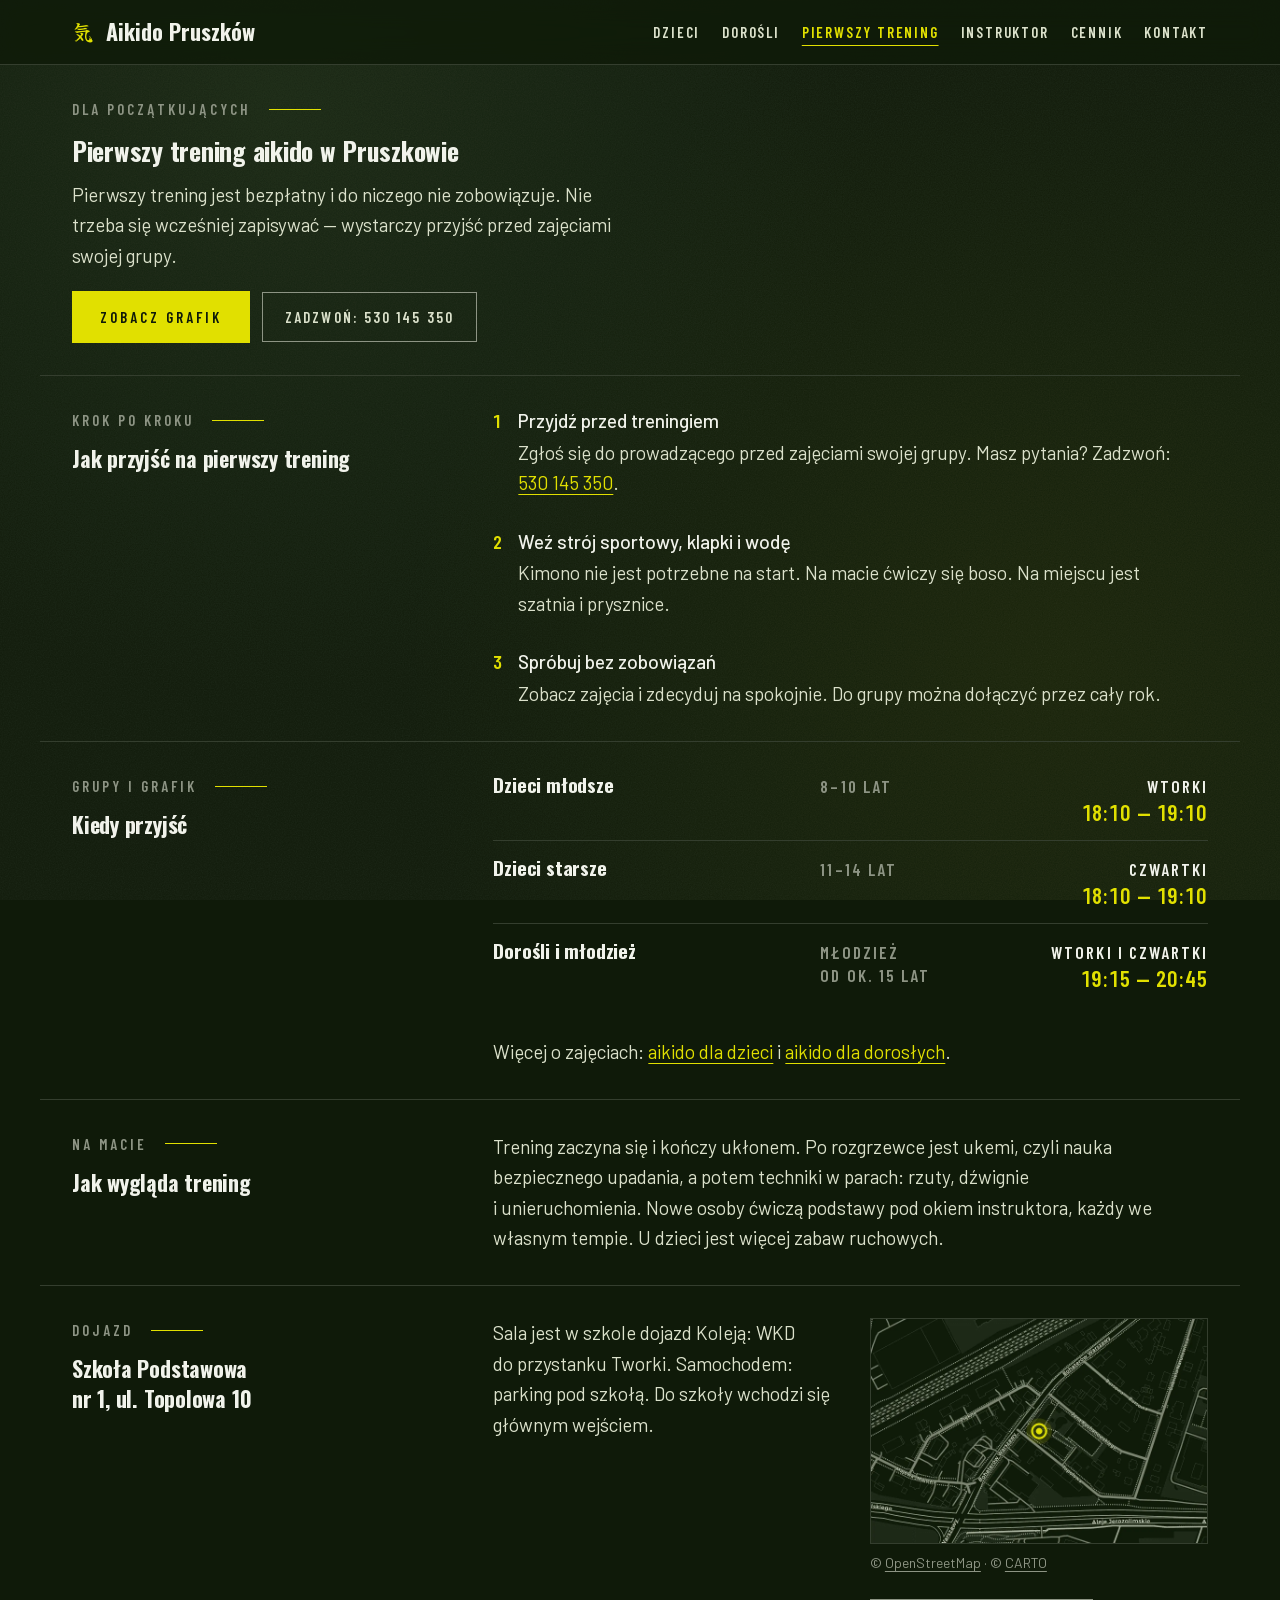
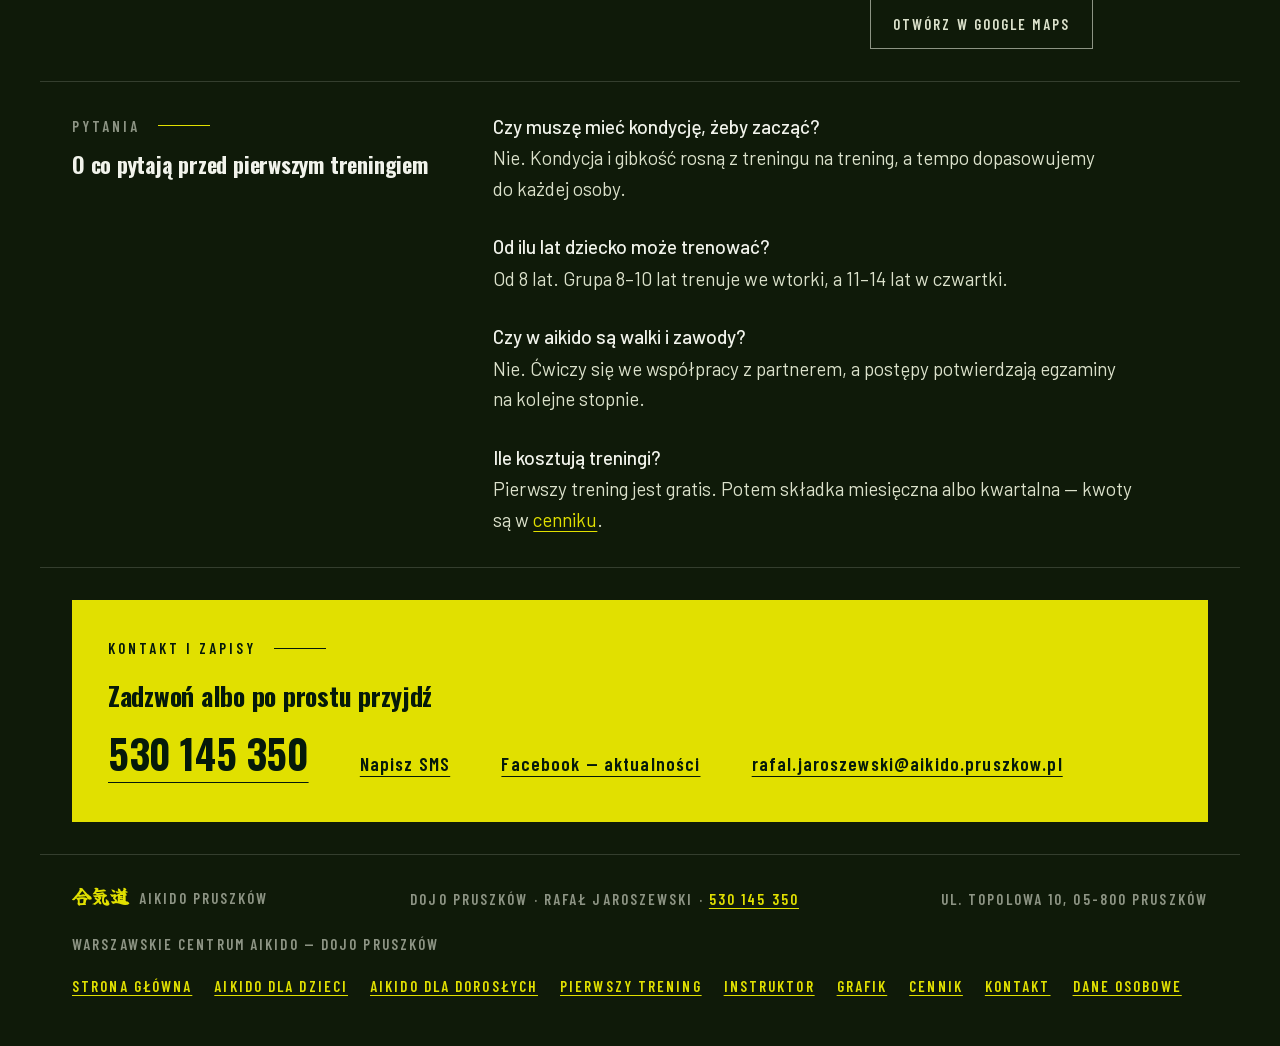
==== commit d1975de0: "correction" ====
--- a/pierwszy-trening/index.html
+++ b/pierwszy-trening/index.html
@@ -180,7 +180,7 @@
 
   <div class="dojo-intro">
     <div class="prose">
-      <p>Sala jest w&nbsp;szkole na&nbsp;Tworkach, między linią kolejową a&nbsp;Alejami Jerozolimskimi. Koleją: WKD do&nbsp;przystanku Tworki. Samochodem: parking pod szkołą. Do&nbsp;szkoły wchodzi się głównym wejściem.</p>
+      <p>Sala jest w&nbsp;szkole dojazd Koleją: WKD do&nbsp;przystanku Tworki. Samochodem: parking pod szkołą. Do&nbsp;szkoły wchodzi się głównym wejściem.</p>
     </div>
     <div class="dojo-aside">
       <figure class="map">
